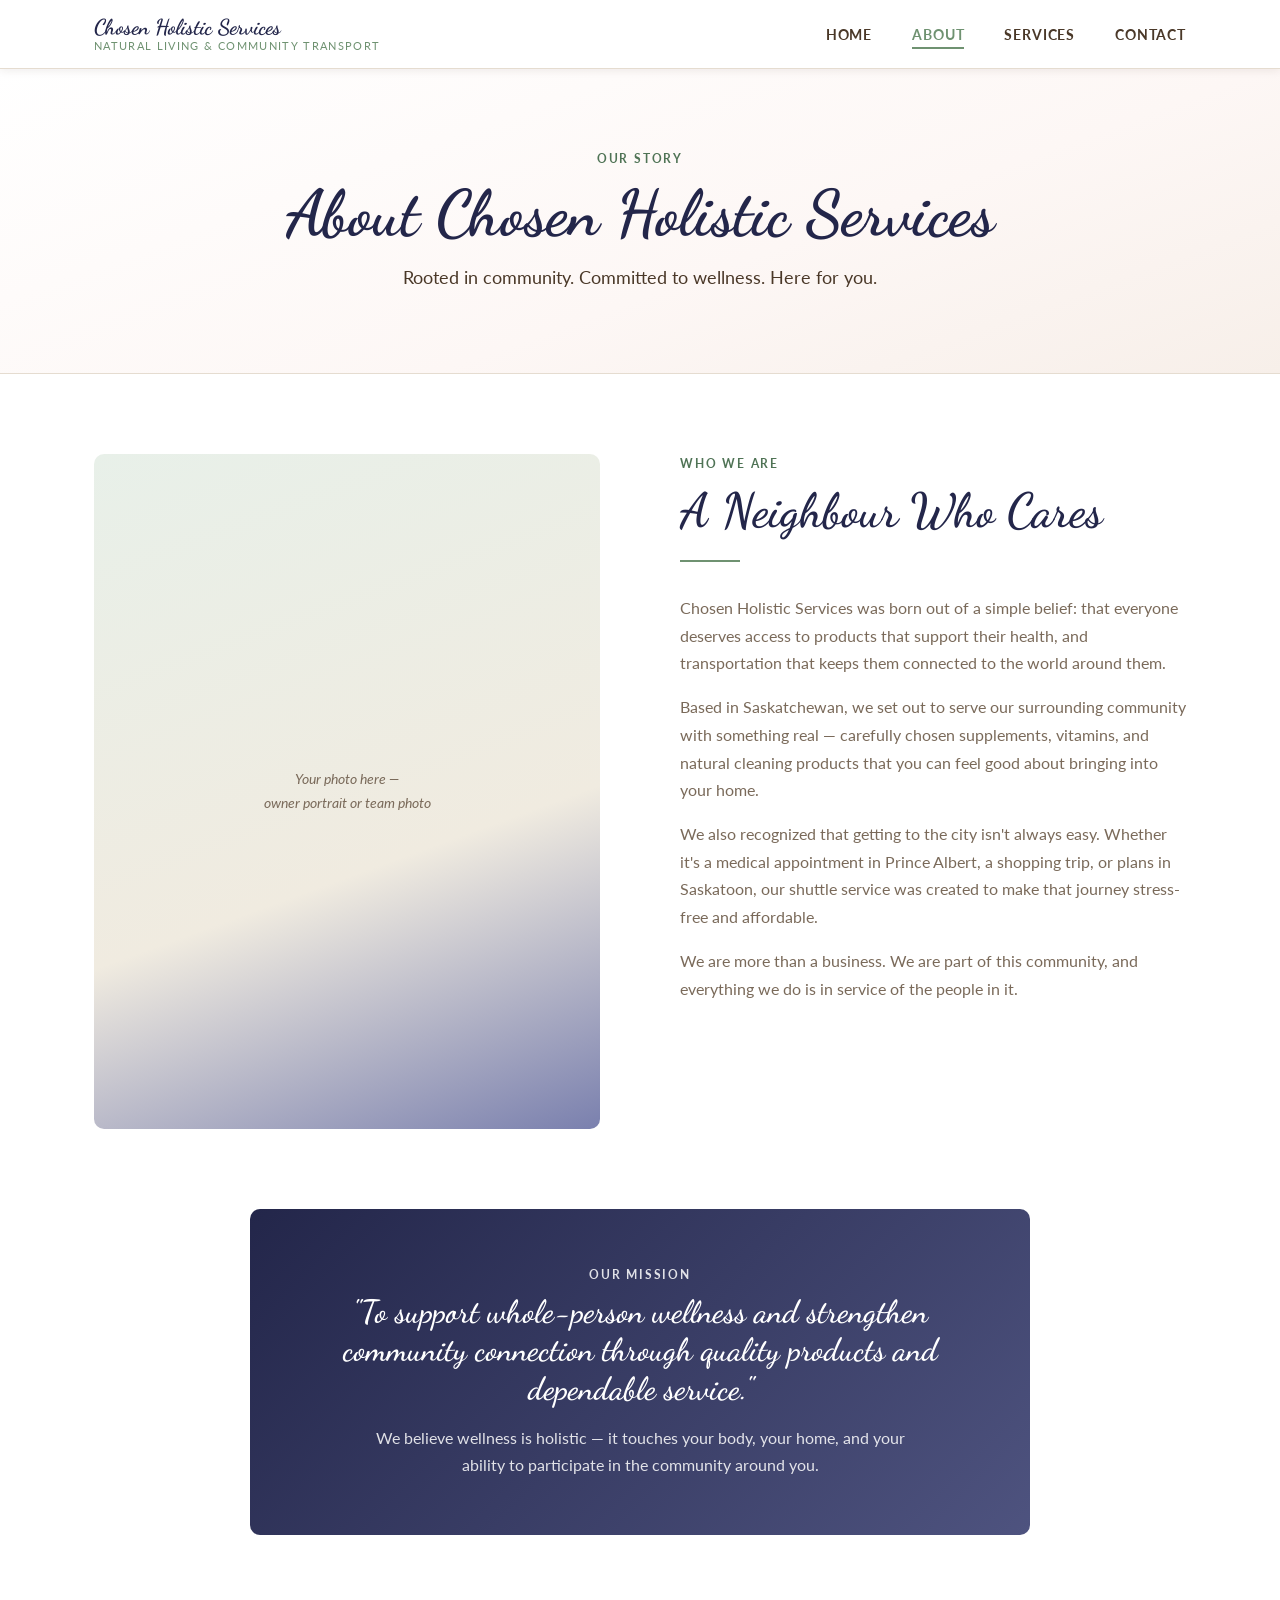
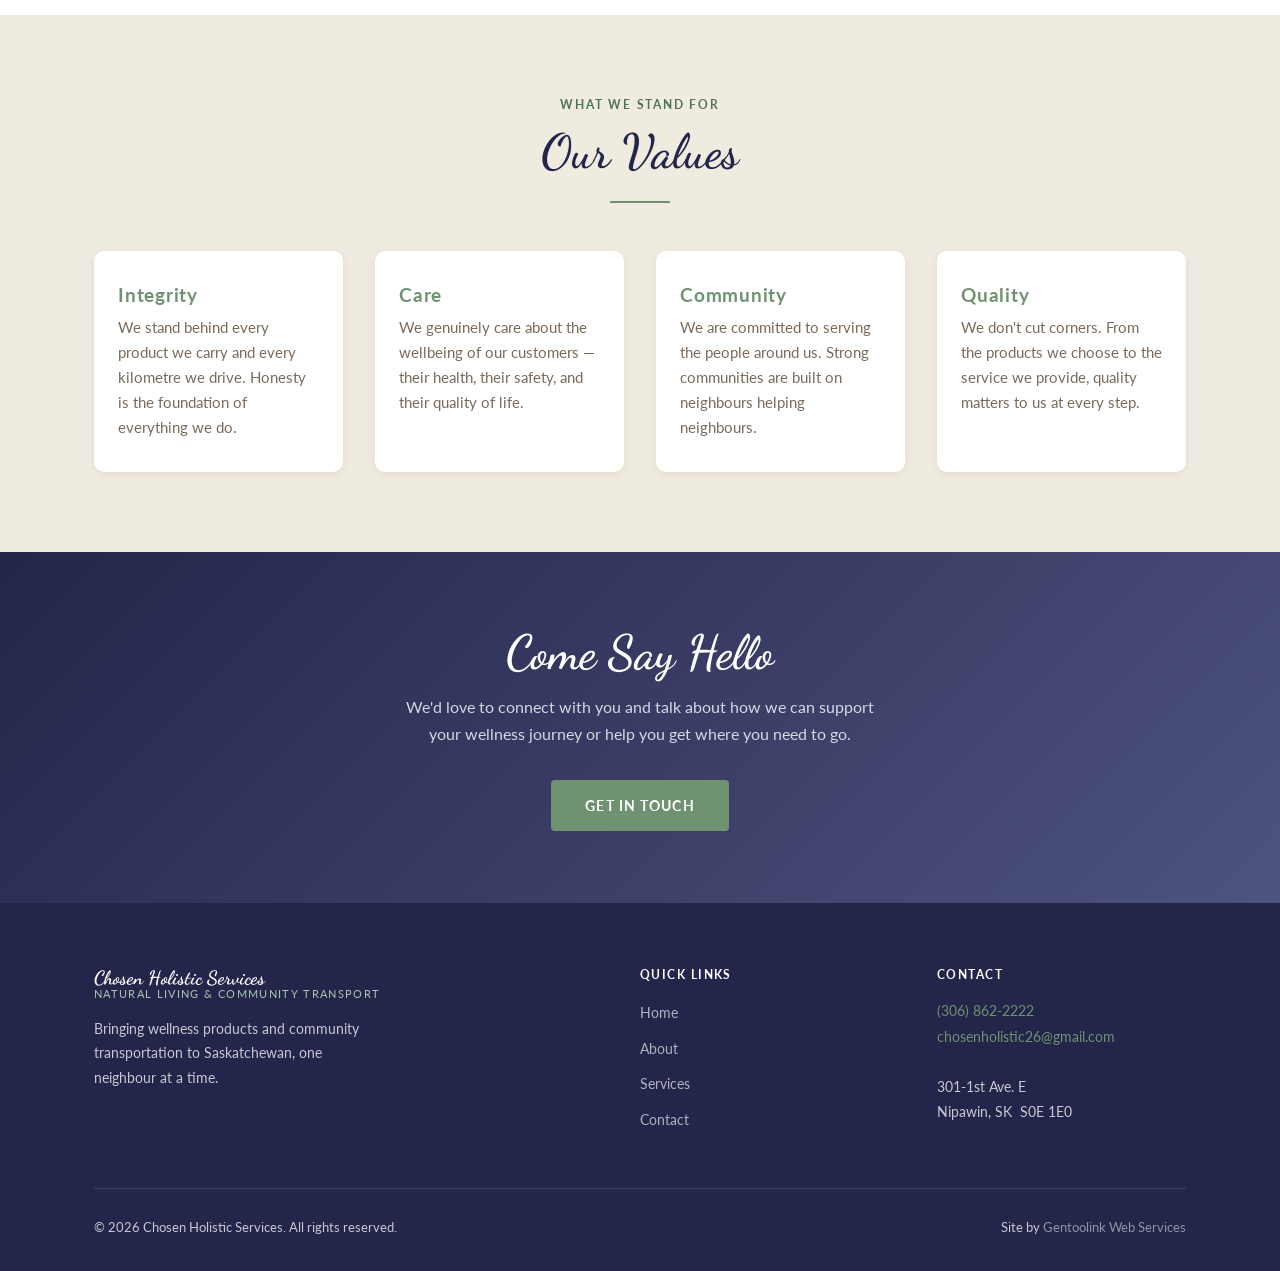
==== about.html @ cd078851 "Add a call button that appears only in the mobile menu Add a tel: link (Call (306) 862-2222, with a " ====
<!DOCTYPE html>
<html lang="en">
<head>
  <meta charset="UTF-8">
  <meta name="viewport" content="width=device-width, initial-scale=1.0">
  <title>About — Chosen Holistic Services</title>
  <meta name="description" content="Learn about Chosen Holistic Services — our story, our mission, and our commitment to natural wellness and community in Saskatchewan.">
  <link rel="stylesheet" href="css/style.css">
</head>
<body>

  <!-- ── Header ── -->
  <header class="site-header">
    <nav class="nav-inner">
      <a href="index.html" class="site-logo">
        <span class="logo-name">Chosen Holistic Services</span>
        <span class="logo-tagline">Natural Living &amp; Community Transport</span>
      </a>
      <div class="site-nav">
        <button class="nav-toggle" aria-label="Toggle menu" onclick="this.nextElementSibling.classList.toggle('open')">
          <span></span><span></span><span></span>
        </button>
        <ul>
          <li><a href="index.html">Home</a></li>
          <li><a href="about.html" class="active">About</a></li>
          <li><a href="services.html">Services</a></li>
          <li><a href="contact.html">Contact</a></li>
          <li class="nav-call">
            <a href="tel:13068622222">
              <svg viewBox="0 0 24 24" fill="none" stroke="currentColor" stroke-width="2" stroke-linecap="round" stroke-linejoin="round" aria-hidden="true"><path d="M22 16.92v3a2 2 0 0 1-2.18 2 19.79 19.79 0 0 1-8.63-3.07 19.5 19.5 0 0 1-6-6 19.79 19.79 0 0 1-3.07-8.67A2 2 0 0 1 4.11 2h3a2 2 0 0 1 2 1.72c.13.96.36 1.9.7 2.81a2 2 0 0 1-.45 2.11L8.09 9.91a16 16 0 0 0 6 6l1.27-1.27a2 2 0 0 1 2.11-.45c.9.34 1.85.57 2.81.7A2 2 0 0 1 22 16.92z"/></svg>
              Call (306) 862-2222
            </a>
          </li>
        </ul>
      </div>
    </nav>
  </header>

  <main>

    <!-- ── Page Hero ── -->
    <section class="page-hero">
      <span class="section-label">Our Story</span>
      <h1>About Chosen Holistic Services</h1>
      <p>Rooted in community. Committed to wellness. Here for you.</p>
    </section>

    <!-- ── Story Section ── -->
    <section class="about-story">
      <div class="container">
        <div class="about-grid">
          <div class="about-image">
            <div class="placeholder-art">
              <!-- Replace with a personal photo of you or your team -->
              <span>Your photo here —<br>owner portrait or team photo</span>
            </div>
          </div>
          <div class="about-text">
            <span class="section-label">Who We Are</span>
            <h2>A Neighbour Who Cares</h2>
            <div class="divider divider-left"></div>
            <p>Chosen Holistic Services was born out of a simple belief: that everyone deserves access to products that support their health, and transportation that keeps them connected to the world around them.</p>
            <p>Based in Saskatchewan, we set out to serve our surrounding community with something real — carefully chosen supplements, vitamins, and natural cleaning products that you can feel good about bringing into your home.</p>
            <p>We also recognized that getting to the city isn't always easy. Whether it's a medical appointment in Prince Albert, a shopping trip, or plans in Saskatoon, our shuttle service was created to make that journey stress-free and affordable.</p>
            <p>We are more than a business. We are part of this community, and everything we do is in service of the people in it.</p>
          </div>
        </div>
      </div>
    </section>

    <!-- ── Mission ── -->
    <section style="background: var(--white); padding: 0 0 5rem;">
      <div class="container">
        <div style="background: linear-gradient(135deg, var(--navy-dark) 0%, var(--navy-mid) 100%); border-radius: var(--radius-lg); padding: 3.5rem; text-align: center; max-width: 780px; margin: 0 auto;">
          <span class="section-label" style="color: rgba(255,255,255,0.85);">Our Mission</span>
          <h2 style="color: #fff; font-size: clamp(1.4rem, 3vw, 2rem); margin-bottom: 1rem;">"To support whole-person wellness and strengthen community connection through quality products and dependable service."</h2>
          <p style="color: rgba(255,255,255,0.85); max-width: 540px; margin: 0 auto;">We believe wellness is holistic — it touches your body, your home, and your ability to participate in the community around you.</p>
        </div>
      </div>
    </section>

    <!-- ── Values ── -->
    <section class="about-values">
      <div class="container">
        <span class="section-label" style="display:block; text-align:center;">What We Stand For</span>
        <h2>Our Values</h2>
        <div class="divider"></div>
        <div class="values-grid">
          <div class="value-card">
            <h4>Integrity</h4>
            <p>We stand behind every product we carry and every kilometre we drive. Honesty is the foundation of everything we do.</p>
          </div>
          <div class="value-card">
            <h4>Care</h4>
            <p>We genuinely care about the wellbeing of our customers — their health, their safety, and their quality of life.</p>
          </div>
          <div class="value-card">
            <h4>Community</h4>
            <p>We are committed to serving the people around us. Strong communities are built on neighbours helping neighbours.</p>
          </div>
          <div class="value-card">
            <h4>Quality</h4>
            <p>We don't cut corners. From the products we choose to the service we provide, quality matters to us at every step.</p>
          </div>
        </div>
      </div>
    </section>

    <!-- ── CTA ── -->
    <section class="cta-strip">
      <div class="container">
        <h2>Come Say Hello</h2>
        <p>We'd love to connect with you and talk about how we can support your wellness journey or help you get where you need to go.</p>
        <a href="contact.html" class="btn btn-warm">Get in Touch</a>
      </div>
    </section>

  </main>

  <!-- ── Footer ── -->
  <footer class="site-footer">
    <div class="container">
      <div class="footer-inner">
        <div class="footer-brand">
          <div class="site-logo">
            <span class="logo-name">Chosen Holistic Services</span>
            <span class="logo-tagline">Natural Living &amp; Community Transport</span>
          </div>
          <p>Bringing wellness products and community transportation to Saskatchewan, one neighbour at a time.</p>
        </div>
        <div class="footer-col">
          <h4>Quick Links</h4>
          <ul>
            <li><a href="index.html">Home</a></li>
            <li><a href="about.html">About</a></li>
            <li><a href="services.html">Services</a></li>
            <li><a href="contact.html">Contact</a></li>
          </ul>
        </div>
        <div class="footer-col">
          <h4>Contact</h4>
          <address>
            <a href="tel:13068622222">(306) 862-2222</a><br>
            <a href="mailto:chosenholistic26@gmail.com">chosenholistic26@gmail.com</a><br>
            <br>
            301-1st Ave. E<br>
            Nipawin, SK &nbsp;S0E 1E0
          </address>
        </div>
      </div>
      <div class="footer-bottom">
        <span>&copy; 2026 Chosen Holistic Services. All rights reserved.</span>
        <span>Site by <a href="https://gentoolinkwebservices.com" target="_blank">Gentoolink Web Services</a></span>
      </div>
    </div>
  </footer>

</body>
</html>
---- css/style.css ----
/* ============================================================
   Chosen Holistic Services — Main Stylesheet
   Inspired by: the Chosen van wrap — navy, sage green, gold crown accents
   ============================================================ */

@import url('https://fonts.googleapis.com/css2?family=Dancing+Script:wght@400;600;700&family=Lato:wght@300;400;700&display=swap');

/* ── Variables ──────────────────────────────────────────── */
:root {
  --cream:        #faf7f2;
  --cream-mid:    #f0ebe0;
  --cream-dark:   #e5dcd0;
  --sage:         #6f9271;
  --sage-light:   #a8c5ae;
  --sage-pale:    #e8f0e9;
  --sage-dark:    #4f7355;
  --gold:         #b8973f;  /* fills only: crown, "Soon" badge. Fails AA as text on cream. */
  --gold-deep:    #7d6029;  /* gold used as TEXT on light grounds — 4.9:1 on --cream-mid */
  --gold-light:   #e0c07a;  /* gold text on navy only (footer, CTA strip) */
  --navy-dark:    #23264a;
  --navy-mid:     #4E537F;
  --navy-light:   #7A80AE;
  --text-body:    #4a3828;
  --text-muted:   #7a6a5a;
  --white:        #ffffff;
  --shadow-sm:    0 2px 8px rgba(61,43,31,0.08);
  --shadow-md:    0 6px 24px rgba(61,43,31,0.12);
  --radius:       4px;
  --radius-lg:    10px;
  --max-width:    1140px;
  --font-script:  'Dancing Script', cursive;
  --font-sans:    'Lato', 'Helvetica Neue', Arial, sans-serif;
}

/* ── Reset & Base ───────────────────────────────────────── */
*, *::before, *::after { box-sizing: border-box; margin: 0; padding: 0; }

html { font-size: 16px; scroll-behavior: smooth; }

body {
  font-family: var(--font-sans);
  font-weight: 400;
  color: var(--text-body);
  background-color: var(--cream);
  line-height: 1.7;
}

img { max-width: 100%; height: auto; display: block; }

a { color: var(--sage); text-decoration: none; transition: color 0.2s; }
a:hover { color: var(--sage-dark); }

ul { list-style: none; }

/* ── Typography ─────────────────────────────────────────── */
h1, h2, h3, h4 {
  color: var(--navy-dark);
  line-height: 1.25;
}

h1 {
  font-family: var(--font-script);
  font-size: clamp(2.6rem, 6vw, 4rem);
  font-weight: 700;
  line-height: 1.15;
}

h2 {
  font-family: var(--font-script);
  font-size: clamp(2rem, 4vw, 3rem);
  font-weight: 600;
  line-height: 1.2;
}

h3 {
  font-family: var(--font-script);
  font-size: clamp(1.2rem, 2.5vw, 1.55rem);
  font-weight: 600;
}

h4 {
  font-family: var(--font-sans);
  font-size: 1rem;
  font-weight: 700;
  letter-spacing: 0.04em;
}

p { margin-bottom: 1rem; }
p:last-child { margin-bottom: 0; }

em { font-style: italic; color: var(--gold); }

.section-label {
  font-family: var(--font-sans);
  font-size: 0.75rem;
  font-weight: 700;
  letter-spacing: 0.15em;
  text-transform: uppercase;
  color: var(--sage-dark);  /* not --sage: it fails AA (3.3:1) on the light grounds these sit on */
  display: block;
  margin-bottom: 0.5rem;
}

/* ── Layout ─────────────────────────────────────────────── */
.container {
  max-width: var(--max-width);
  margin: 0 auto;
  padding: 0 1.5rem;
}

section { padding: 5rem 0; }

.text-center { text-align: center; }

.divider {
  width: 60px;
  height: 2px;
  background: var(--sage);
  margin: 1.25rem auto 2rem;
}

.divider-left {
  margin-left: 0;
  margin-right: auto;
}

/* ── Buttons ────────────────────────────────────────────── */
.btn {
  display: inline-block;
  padding: 0.75rem 2rem;
  font-family: var(--font-sans);
  font-size: 0.875rem;
  font-weight: 700;
  letter-spacing: 0.08em;
  text-transform: uppercase;
  border-radius: var(--radius);
  transition: all 0.25s ease;
  cursor: pointer;
  border: 2px solid transparent;
}

.btn-primary {
  background: var(--sage);
  color: var(--white);
  border-color: var(--sage);
}
.btn-primary:hover {
  background: var(--navy-dark);
  border-color: var(--navy-dark);
  color: var(--white);
}

.btn-outline {
  background: transparent;
  color: var(--sage);
  border-color: var(--sage);
}
.btn-outline:hover {
  background: var(--sage);
  color: var(--white);
}

.btn-warm {
  background: var(--sage);
  color: var(--white);
  border-color: var(--sage);
}
.btn-warm:hover {
  background: var(--navy-dark);
  border-color: var(--navy-dark);
  color: var(--white);
}

/* ── Header & Navigation ────────────────────────────────── */
.site-header {
  position: sticky;
  top: 0;
  z-index: 100;
  background: var(--white);
  border-bottom: 1px solid var(--cream-dark);
  box-shadow: var(--shadow-sm);
}

.nav-inner {
  display: flex;
  align-items: center;
  justify-content: space-between;
  padding: 1rem 1.5rem;
  max-width: var(--max-width);
  margin: 0 auto;
}

.site-logo {
  display: flex;
  flex-direction: column;
  line-height: 1.1;
}

.logo-name {
  font-family: var(--font-script);
  font-size: 1.35rem;
  font-weight: 700;
  color: var(--navy-dark);
}

.logo-tagline {
  font-size: 0.7rem;
  letter-spacing: 0.12em;
  text-transform: uppercase;
  color: var(--sage);
  font-weight: 400;
}

.site-nav ul {
  display: flex;
  gap: 2.5rem;
  align-items: center;
}

.site-nav a {
  font-family: var(--font-sans);
  font-size: 0.875rem;
  font-weight: 700;
  letter-spacing: 0.06em;
  text-transform: uppercase;
  color: var(--text-body);
  padding-bottom: 0.2rem;
  border-bottom: 2px solid transparent;
  transition: all 0.2s;
}

.site-nav a:hover,
.site-nav a.active {
  color: var(--sage);
  border-bottom-color: var(--sage);
}

/* Hamburger (mobile) */
.nav-toggle {
  display: none;
  flex-direction: column;
  gap: 5px;
  cursor: pointer;
  padding: 4px;
}

/* Call button lives in the nav list but only appears in the mobile menu */
.nav-call { display: none; }
.nav-toggle span {
  display: block;
  width: 24px;
  height: 2px;
  background: var(--navy-dark);
  transition: all 0.3s;
}

/* ── Page Hero Banner (interior pages) ──────────────────────
   Matches the light .hero-van ground so all four page tops read the same. */
.page-hero {
  background: linear-gradient(160deg, #ffffff 0%, #fdf7f5 60%, #f7efe9 100%);
  padding: 5rem 1.5rem;
  text-align: center;
  border-bottom: 1px solid var(--cream-dark);
}

.page-hero h1 { color: var(--navy-dark); margin-bottom: 0.75rem; }
.page-hero p  { color: var(--text-body); font-size: 1.1rem; max-width: 560px; margin: 0 auto; }

/* ── Home Hero ──────────────────────────────────────────── */
.hero {
  position: relative;
  min-height: 88vh;
  display: flex;
  align-items: center;
  overflow: hidden;
  background:
    linear-gradient(to bottom right,
      rgba(111,146,113,0.82) 0%,
      rgba(168,197,174,0.60) 50%,
      rgba(35,38,74,0.75) 100%),
    url('../images/hero-bg.jpg') center/cover no-repeat;
  background-color: var(--sage);
}

.hero-content {
  position: relative;
  z-index: 2;
  max-width: 680px;
  padding: 0 1.5rem;
  margin-left: max(1.5rem, calc((100vw - var(--max-width)) / 2 + 1.5rem));
}


.hero-content h1 {
  color: var(--navy-dark);
  margin-bottom: 1.25rem;
  font-size: clamp(2.4rem, 6vw, 4rem);
}

.hero-content h1 em { color: var(--gold-deep); }

.hero-tagline {
  display: block;
  font-family: var(--font-script);
  font-size: 1.5rem;
  color: var(--gold-deep);
  margin-bottom: 1.25rem;
}

.hero-content p {
  color: var(--text-body);
  font-size: 1.15rem;
  max-width: 520px;
  margin-bottom: 2rem;
}

.hero-buttons { display: flex; gap: 1rem; flex-wrap: wrap; }

/* ── Home Hero — van-wrap treatment ─────────────────────────
   Light "clean look" ground (client reference: willowcottagequiltco.com).
   Navy survives as an accent — icon circles, buttons, CTA strip, footer —
   rather than as a slab behind the headline. */
.hero-van {
  background: linear-gradient(160deg, #ffffff 0%, #fdf7f5 60%, #f7efe9 100%);
  background-color: var(--white);
}

.hero-swoosh {
  position: absolute;
  left: 0;
  right: 0;
  top: 38%;
  width: 100%;
  height: 220px;
  pointer-events: none;
  z-index: 1;
  opacity: 0.30;   /* sage strokes read much harder on white than on navy */
}

.hero-wordmark-lockup {
  display: flex;
  flex-direction: column;
  align-items: center;
  margin-bottom: 1.5rem;
}

.hero-crown {
  display: block;
  width: 40px;
  height: auto;
  margin: 0 0 0.85rem;
  filter: drop-shadow(0 1px 2px rgba(35,38,74,0.18));
}

.hero-wordmark {
  font-family: var(--font-script);
  font-weight: 700;
  font-size: clamp(3rem, 9vw, 5.5rem);
  line-height: 1;
  color: var(--navy-dark);
  margin: 0;
}

.hero-wordmark-underline {
  width: 100%;
  max-width: 340px;
  height: 14px;
  margin-top: 0.3rem;
}

/* Van photo (background-removed cutout of the real wrapped van), shown as a real
   photograph rather than the ghost it had to be on navy. The van is mostly white,
   so on a light ground it can't be faded — at low opacity it dissolves into a
   floating navy skirt. Full opacity + a soft shadow instead. Its own white
   "Chosen" script now reads as vehicle signage rather than a second page logo,
   so it no longer fights .hero-wordmark-lockup. Wheels tuck behind .hero-wave. */
.hero-van-photo-wrap {
  position: absolute;
  right: -2%;
  bottom: 26px;                     /* sinks the wheels into the wave crest */
  width: clamp(420px, 46vw, 700px);
  z-index: 1;
  line-height: 0;
  pointer-events: none;
}

.hero-van-photo {
  display: block;
  width: 100%;
  height: auto;
  filter: saturate(0.9) drop-shadow(0 14px 18px rgba(35,38,74,0.16));
  /* Only the outer 10% of the nose softens. The van faces left, into the copy,
     so this fade runs to the left — do not flip it without flipping the photo. */
  -webkit-mask-image: linear-gradient(to left, #000 90%, transparent 100%);
  mask-image: linear-gradient(to left, #000 90%, transparent 100%);
}

@media (max-width: 1150px) {
  .hero-van-photo-wrap { display: none; }
}

/* Circle icon submenu — replaces the hero CTA buttons, echoes the van's icon row */
.icon-submenu-grid {
  display: flex;
  flex-wrap: wrap;
  gap: 1.8rem 1.8rem;
  margin-top: 0.5rem;
}

.icon-submenu-item {
  display: flex;
  flex-direction: column;
  align-items: center;
  text-align: center;
  text-decoration: none;
  width: 110px;
  position: relative;
}

.icon-circle {
  width: 72px;
  height: 72px;
  border-radius: 50%;
  display: flex;
  align-items: center;
  justify-content: center;
  margin-bottom: 0.65rem;
  transition: transform 0.2s ease, box-shadow 0.2s ease;
  box-shadow: var(--shadow-sm);
  border: 2px solid rgba(35,38,74,0.10);
}

.icon-submenu-item:not(.disabled):hover .icon-circle {
  transform: translateY(-4px);
  box-shadow: var(--shadow-md);
}

.icon-circle.bg-navy { background: var(--navy-mid); }
.icon-circle.bg-sage { background: var(--sage); }

.icon-circle svg { width: 31px; height: 31px; }

.icon-label {
  font-family: var(--font-sans);
  font-size: 0.82rem;
  font-weight: 700;
  letter-spacing: 0.03em;
  text-transform: uppercase;
  color: var(--navy-dark);
  line-height: 1.3;
}

.icon-submenu-item.disabled {
  cursor: default;
  opacity: 0.5;
}

.icon-submenu-item.disabled .icon-circle {
  filter: grayscale(40%);
}

.coming-soon {
  position: absolute;
  top: -4px;
  right: 4px;
  background: var(--gold);
  color: #fff;
  font-size: 0.5rem;
  font-weight: 700;
  letter-spacing: 0.03em;
  text-transform: uppercase;
  padding: 2px 6px;
  border-radius: 999px;
  white-space: nowrap;
}

/* ── Welcome Section ────────────────────────────────────── */
.welcome-section {
  background: var(--white);
  padding: 5rem 0;
}

.welcome-grid {
  display: grid;
  grid-template-columns: 1fr 1fr;
  gap: 5rem;
  align-items: center;
}

.welcome-image {
  background: var(--cream-mid);
  border-radius: var(--radius-lg);
  aspect-ratio: 4/3;
  display: flex;
  align-items: center;
  justify-content: center;
  overflow: hidden;
  position: relative;
}

.welcome-image .placeholder-art {
  width: 100%;
  height: 100%;
  background: linear-gradient(135deg, var(--sage-pale) 0%, var(--cream-dark) 50%, var(--navy-light) 100%);
  display: flex;
  align-items: center;
  justify-content: center;
}

.welcome-image .placeholder-art span {
  font-family: var(--font-sans);
  font-size: 0.9rem;
  color: var(--text-muted);
  text-align: center;
  padding: 1rem;
  font-style: italic;
}

.welcome-text h2 { margin-bottom: 0.5rem; }
.welcome-text p { color: var(--text-muted); font-size: 1.05rem; }

/* ── Offerings Cards ────────────────────────────────────── */
.offerings-section {
  background: var(--cream-mid);
}

.offerings-section h2,
.offerings-section > .container > p {
  text-align: center;
}

.offerings-section > .container > p {
  color: var(--text-muted);
  max-width: 560px;
  margin: 0.5rem auto 0;
}

.card-grid {
  display: grid;
  grid-template-columns: repeat(auto-fit, minmax(300px, 1fr));
  gap: 2rem;
  margin-top: 3rem;
}

.card {
  background: var(--white);
  border-radius: var(--radius-lg);
  padding: 2.5rem 2rem;
  box-shadow: var(--shadow-sm);
  transition: transform 0.25s ease, box-shadow 0.25s ease;
  border-top: 4px solid var(--sage);
}

.card:hover {
  transform: translateY(-4px);
  box-shadow: var(--shadow-md);
}

.card.card-warm { border-top-color: var(--navy-mid); }

.card-icon {
  width: 52px;
  height: 52px;
  border-radius: 50%;
  background: var(--sage-pale);
  margin-bottom: 1.25rem;
  display: flex;
  align-items: center;
  justify-content: center;
}

.card.card-warm .card-icon { background: #eceef5; }

.card-icon svg { width: 26px; height: 26px; }

.card h3 { margin-bottom: 0.75rem; font-size: 1.4rem; }

.card p { color: var(--text-muted); margin-bottom: 1.5rem; font-size: 0.95rem; }

.card a { font-size: 0.85rem; font-weight: 700; letter-spacing: 0.05em; text-transform: uppercase; }
.card a:hover { color: var(--sage-dark); }

/* ── Why Us Section ─────────────────────────────────────── */
.why-section { background: var(--white); }
.why-section h2 { text-align: center; }

.pillars-grid {
  display: grid;
  grid-template-columns: repeat(auto-fit, minmax(200px, 1fr));
  gap: 2.5rem;
  margin-top: 3rem;
}

.pillar {
  text-align: center;
  padding: 1.5rem 1rem;
}

.pillar-line {
  width: 40px;
  height: 3px;
  background: var(--sage);
  margin: 0 auto 1.25rem;
  border-radius: 2px;
}

.pillar h4 { margin-bottom: 0.5rem; }
.pillar p  { font-size: 0.9rem; color: var(--text-muted); }

/* ── CTA Strip ──────────────────────────────────────────── */
.cta-strip {
  background: linear-gradient(135deg, var(--navy-dark) 0%, var(--navy-mid) 100%);
  padding: 4.5rem 0;
  text-align: center;
}

.cta-strip h2  { color: var(--white); margin-bottom: 0.75rem; }
.cta-strip p   { color: rgba(255,255,255,0.8); max-width: 480px; margin: 0 auto 2rem; }

.owner-note { background: var(--cream-mid); padding: 4.5rem 0; }

.owner-note-box {
  max-width: 620px;
  margin: 0 auto;
  text-align: center;
}

.owner-note-box p { color: var(--text-body); font-size: 1.05rem; }
.owner-note-box p em { color: var(--navy-dark); font-style: italic; }

.owner-note-signature {
  display: block;
  font-family: var(--font-script);
  font-size: 1.75rem;
  color: var(--navy-dark);
  margin-top: 1rem;
}

/* ── About Page ─────────────────────────────────────────── */
.about-story { background: var(--white); }

.about-grid {
  display: grid;
  grid-template-columns: 1fr 1fr;
  gap: 5rem;
  align-items: start;
}

.about-image {
  background: var(--cream-mid);
  border-radius: var(--radius-lg);
  aspect-ratio: 3/4;
  overflow: hidden;
}

.about-image .placeholder-art {
  width: 100%;
  height: 100%;
  background: linear-gradient(160deg, var(--sage-pale) 0%, var(--cream-mid) 60%, var(--navy-light) 100%);
  display: flex;
  align-items: center;
  justify-content: center;
}

.about-image .placeholder-art span {
  font-family: var(--font-sans);
  color: var(--text-muted);
  font-style: italic;
  font-size: 0.9rem;
  text-align: center;
  padding: 1.5rem;
}

.about-text h2 { margin-bottom: 0.5rem; }
.about-text p  { color: var(--text-muted); font-size: 1.02rem; }

.about-values { background: var(--cream-mid); }
.about-values h2 { text-align: center; }

.values-grid {
  display: grid;
  grid-template-columns: repeat(auto-fit, minmax(220px, 1fr));
  gap: 2rem;
  margin-top: 3rem;
}

.value-card {
  background: var(--white);
  border-radius: var(--radius-lg);
  padding: 2rem 1.5rem;
  box-shadow: var(--shadow-sm);
}

.value-card h4 {
  color: var(--sage);
  font-family: var(--font-sans);
  margin-bottom: 0.5rem;
  font-size: 1.2rem;
}

.value-card p { font-size: 0.92rem; color: var(--text-muted); }

/* ── Services Page ──────────────────────────────────────── */
.services-intro { background: var(--white); padding: 4rem 0 2rem; }
.services-intro .container { text-align: center; }
.services-intro p { max-width: 580px; margin: 0 auto; color: var(--text-muted); }

.products-section { background: var(--cream-mid); }
.products-section h2 { margin-bottom: 0.25rem; }
.products-section > .container > p { color: var(--text-muted); margin-bottom: 3rem; }

.product-grid {
  display: grid;
  grid-template-columns: repeat(auto-fit, minmax(260px, 1fr));
  gap: 1.75rem;
}

.product-card {
  background: var(--white);
  border-radius: var(--radius-lg);
  padding: 2rem 1.75rem;
  box-shadow: var(--shadow-sm);
  border-left: 4px solid var(--sage);
  transition: transform 0.2s, box-shadow 0.2s;
}

.product-card:hover {
  transform: translateY(-3px);
  box-shadow: var(--shadow-md);
}

.product-card h3 { font-size: 1.25rem; margin-bottom: 0.5rem; }
.product-card p  { font-size: 0.9rem; color: var(--text-muted); }

.shuttle-section { background: var(--white); }

/* Vehicle showcase panel — the transparent van cutout on a soft sage panel */
.shuttle-vehicle {
  margin: 0 0 3.5rem;
  padding: 2rem 2rem 1.25rem;
  background: linear-gradient(160deg, var(--sage-pale) 0%, var(--cream) 100%);
  border: 1px solid var(--sage-light);
  border-radius: var(--radius-lg);
  text-align: center;
}
.shuttle-vehicle img {
  display: block;
  width: 100%;
  max-width: 680px;
  height: auto;
  margin: 0 auto;
  filter: drop-shadow(0 14px 18px rgba(35,38,74,0.16));
}
.shuttle-vehicle figcaption {
  margin-top: 1rem;
  font-size: 0.85rem;
  font-style: italic;
  color: var(--text-muted);
}

.shuttle-layout {
  display: grid;
  grid-template-columns: 1fr 1fr;
  gap: 4rem;
  align-items: start;
}

.shuttle-info h2 { margin-bottom: 0.5rem; }
.shuttle-info p  { color: var(--text-muted); margin-bottom: 1.5rem; }

.route-list { margin: 1.5rem 0 2rem; }

.route-item {
  display: flex;
  align-items: flex-start;
  gap: 0.75rem;
  padding: 1rem 0;
  border-bottom: 1px solid var(--cream-dark);
}

.route-item:first-child { border-top: 1px solid var(--cream-dark); }

.route-dot {
  width: 10px;
  height: 10px;
  border-radius: 50%;
  background: var(--sage);
  margin-top: 0.4rem;
  flex-shrink: 0;
}

.route-item strong { display: block; color: var(--navy-dark); font-size: 0.95rem; margin-bottom: 0.2rem; }
.route-item span   { font-size: 0.875rem; color: var(--text-muted); }

.shuttle-highlight {
  background: var(--sage-pale);
  border-radius: var(--radius-lg);
  padding: 2.5rem 2rem;
  border: 1px solid var(--sage-light);
}

.shuttle-highlight h3 { color: var(--sage); margin-bottom: 1rem; }
.shuttle-highlight p  { font-size: 0.95rem; color: var(--text-muted); }
.shuttle-highlight ul { margin: 1rem 0; }
.shuttle-highlight li {
  font-size: 0.9rem;
  color: var(--text-body);
  padding: 0.35rem 0;
  padding-left: 1.25rem;
  position: relative;
}
.shuttle-highlight li::before {
  content: '';
  position: absolute;
  left: 0;
  top: 0.75rem;
  width: 6px;
  height: 6px;
  border-radius: 50%;
  background: var(--sage);
}

/* ── Glass & Handi-Man ──────────────────────────────────── */
.handyman-section { background: var(--white); }

.handyman-layout {
  display: grid;
  grid-template-columns: 1fr 1fr;
  gap: 4rem;
  align-items: start;
}

.handyman-info h2 { margin-bottom: 0.5rem; }
.handyman-info p  { color: var(--text-muted); margin-bottom: 1.5rem; }

/* Service cards pulled out of the two-column layout to span the full width.
   Tighter min than the base .product-grid so all four fit on one row on
   desktop (they're short cards), still wrapping on tablet/mobile. */
.handyman-services {
  margin-top: 3rem;
  grid-template-columns: repeat(auto-fit, minmax(220px, 1fr));
}
.handyman-cta { margin: 2rem 0 3.5rem; }

.handyman-highlight {
  background: var(--cream-mid);
  border-radius: var(--radius-lg);
  padding: 2.5rem 2rem;
  border-top: 4px solid var(--navy-mid);
}

.handyman-highlight h3 { color: var(--navy-dark); margin-bottom: 0; }
.handyman-highlight p  { font-size: 0.95rem; color: var(--text-muted); }

.handyman-highlight-header {
  display: flex;
  align-items: center;
  gap: 1rem;
  margin-bottom: 1.25rem;
}

.handyman-highlight-header img {
  width: 104px;
  height: 104px;
  border-radius: 50%;
  object-fit: cover;
  object-position: center;
  box-shadow: var(--shadow-sm);
  border: 2px solid var(--white);
}

.handyman-gallery {
  display: grid;
  grid-template-columns: repeat(auto-fit, minmax(240px, 1fr));
  gap: 1.5rem;
  margin-top: 3.5rem;
}

.gallery-item {
  border-radius: var(--radius-lg);
  overflow: hidden;
  box-shadow: var(--shadow-sm);
  background: var(--cream-mid);
  transition: transform 0.25s ease, box-shadow 0.25s ease;
}

.gallery-item:hover {
  transform: translateY(-4px);
  box-shadow: var(--shadow-md);
}

.gallery-item img {
  width: 100%;
  aspect-ratio: 4/3;
  object-fit: cover;
  display: block;
}

.gallery-item span {
  display: block;
  padding: 0.85rem 1rem;
  font-size: 0.85rem;
  font-weight: 700;
  letter-spacing: 0.02em;
  color: var(--navy-dark);
}

/* ── Contact Page ───────────────────────────────────────── */
.contact-section { background: var(--white); }

.contact-layout {
  display: grid;
  grid-template-columns: 1fr 1fr;
  gap: 5rem;
  align-items: start;
}

.contact-info h2 { margin-bottom: 0.5rem; }
.contact-info p  { color: var(--text-muted); margin-bottom: 2rem; }

.info-item {
  display: flex;
  gap: 1rem;
  margin-bottom: 1.75rem;
  align-items: flex-start;
}

.info-icon {
  width: 42px;
  height: 42px;
  background: var(--sage-pale);
  border-radius: 50%;
  flex-shrink: 0;
  display: flex;
  align-items: center;
  justify-content: center;
}

.info-icon svg { width: 20px; height: 20px; }

.info-text strong { display: block; color: var(--navy-dark); font-size: 0.9rem; margin-bottom: 0.15rem; }
.info-text span   { font-size: 0.9rem; color: var(--text-muted); }

.service-area-note {
  background: var(--cream-mid);
  border-radius: var(--radius);
  padding: 1rem 1.25rem;
  font-size: 0.875rem;
  color: var(--text-muted);
  border-left: 3px solid var(--sage);
  margin-top: 2rem;
}

/* Contact Form */
.contact-form-wrap {
  background: var(--cream);
  border-radius: var(--radius-lg);
  padding: 2.5rem 2rem;
  box-shadow: var(--shadow-sm);
}

.contact-form-wrap h3 { margin-bottom: 1.5rem; font-size: 1.35rem; }

.form-group { margin-bottom: 1.25rem; }

.form-group label {
  display: block;
  font-size: 0.8rem;
  font-weight: 700;
  letter-spacing: 0.06em;
  text-transform: uppercase;
  color: var(--navy-mid);
  margin-bottom: 0.4rem;
}

.form-group input,
.form-group select,
.form-group textarea {
  width: 100%;
  padding: 0.7rem 1rem;
  border: 1.5px solid var(--cream-dark);
  border-radius: var(--radius);
  font-family: var(--font-sans);
  font-size: 0.95rem;
  color: var(--text-body);
  background: var(--white);
  transition: border-color 0.2s;
  outline: none;
}

.form-group input:focus,
.form-group select:focus,
.form-group textarea:focus {
  border-color: var(--sage);
}

.form-group textarea { min-height: 120px; resize: vertical; }

.form-row {
  display: grid;
  grid-template-columns: 1fr 1fr;
  gap: 1rem;
}

/* ── Footer ─────────────────────────────────────────────── */
.site-footer {
  background: var(--navy-dark);
  color: rgba(255,255,255,0.75);
  padding: 4rem 0 2rem;
}

.footer-inner {
  display: grid;
  grid-template-columns: 2fr 1fr 1fr;
  gap: 3rem;
  padding-bottom: 3rem;
  border-bottom: 1px solid rgba(255,255,255,0.12);
}

.footer-brand .logo-name  { color: var(--white); font-size: 1.2rem; }
.footer-brand .logo-tagline { color: var(--sage-light); }
.footer-brand p { font-size: 0.9rem; margin-top: 1rem; max-width: 280px; }

.footer-col h4 {
  color: var(--white);
  font-family: var(--font-sans);
  font-size: 0.75rem;
  font-weight: 700;
  letter-spacing: 0.12em;
  text-transform: uppercase;
  margin-bottom: 1rem;
}

.footer-col ul li { margin-bottom: 0.5rem; }
.footer-col ul a {
  font-size: 0.9rem;
  color: rgba(255,255,255,0.65);
  transition: color 0.2s;
}
.footer-col ul a:hover { color: var(--sage-light); }

.footer-col address {
  font-style: normal;
  font-size: 0.875rem;
  line-height: 1.8;
}

.footer-bottom {
  padding-top: 1.75rem;
  display: flex;
  justify-content: space-between;
  align-items: center;
  font-size: 0.8rem;
}

.footer-bottom a { color: rgba(255,255,255,0.5); }
.footer-bottom a:hover { color: var(--sage-light); }

/* ── Animated SVG ───────────────────────────────────────── */
@keyframes wave-flow {
  0%   { transform: translateX(0); }
  100% { transform: translateX(-50%); }
}

@keyframes float-gentle {
  0%, 100% { transform: translateY(0px) rotate(0deg); }
  35%       { transform: translateY(-18px) rotate(3deg); }
  70%       { transform: translateY(-8px) rotate(-2deg); }
}

@keyframes petal-sway {
  0%, 100% { transform: rotate(0deg) scale(1); }
  50%       { transform: rotate(4deg) scale(1.03); }
}

.hero-wave {
  position: absolute;
  bottom: -2px;
  left: 0;
  right: 0;
  overflow: hidden;
  line-height: 0;
  pointer-events: none;
  z-index: 3;              /* paints over .hero-van-photo-wrap, hiding the wheels */
}

.hero-wave svg {
  display: block;
  width: 200%;
  animation: wave-flow 16s linear infinite;
}

.hero-botanical {
  position: absolute;
  top: 5%;
  right: 3%;
  width: min(260px, 28vw);
  pointer-events: none;
  animation: float-gentle 10s ease-in-out infinite;
  transform-origin: center bottom;
}

/* ── Responsive ─────────────────────────────────────────── */
@media (max-width: 900px) {
  .welcome-grid,
  .about-grid,
  .shuttle-layout,
  .handyman-layout,
  .contact-layout { grid-template-columns: 1fr; gap: 2.5rem; }

  .footer-inner { grid-template-columns: 1fr 1fr; }
  .footer-brand { grid-column: 1 / -1; }

  .hero-content { margin-left: 1.5rem; }
}

@media (max-width: 640px) {
  section { padding: 3.5rem 0; }

  .site-nav ul { display: none; flex-direction: column; gap: 0; }
  .site-nav ul.open {
    display: flex;
    position: absolute;
    top: 100%;
    left: 0;
    right: 0;
    background: linear-gradient(160deg, var(--navy-dark) 0%, var(--navy-mid) 100%);
    border-top: 3px solid var(--sage);
    padding: 0.5rem 0;
    box-shadow: var(--shadow-md);
  }
  .site-nav ul.open li { border-bottom: 1px solid rgba(255,255,255,0.14); }
  .site-nav ul.open li:last-child { border-bottom: none; }
  .site-nav ul.open a {
    display: block;
    padding: 0.85rem 1.5rem;
    color: rgba(255,255,255,0.88);
    border-bottom: none;
    border-left: 3px solid transparent;
  }
  .site-nav ul.open a:hover,
  .site-nav ul.open a.active {
    color: var(--white);
    background: rgba(255,255,255,0.08);
    border-left-color: var(--sage);
  }
  .nav-toggle { display: flex; }
  .nav-toggle:hover span { background: var(--sage); }

  /* Call button — only visible inside the open mobile menu */
  .site-nav ul.open .nav-call { display: block; border-bottom: none; }
  .site-nav ul.open .nav-call a {
    display: flex;
    align-items: center;
    justify-content: center;
    gap: 0.5rem;
    margin: 0.65rem 1.25rem 0.35rem;
    padding: 0.85rem 1rem;
    background: var(--sage);
    color: var(--white);
    border-radius: var(--radius);
    border-left: none;
  }
  .site-nav ul.open .nav-call a:hover {
    background: var(--sage-dark);
    color: var(--white);
    border-left-color: transparent;
  }
  .nav-call svg { width: 18px; height: 18px; flex-shrink: 0; }

  .hero { min-height: 70vh; }
  .hero-content { text-align: center; margin-left: auto; margin-right: auto; }
  .hero-content p { margin-left: auto; margin-right: auto; }
  .hero-buttons { flex-direction: column; }
  .btn { width: 100%; text-align: center; }
  .icon-submenu-grid { justify-content: center; }

  .form-row { grid-template-columns: 1fr; }
  .footer-inner { grid-template-columns: 1fr; }
  .footer-bottom { flex-direction: column; gap: 0.5rem; text-align: center; }
}
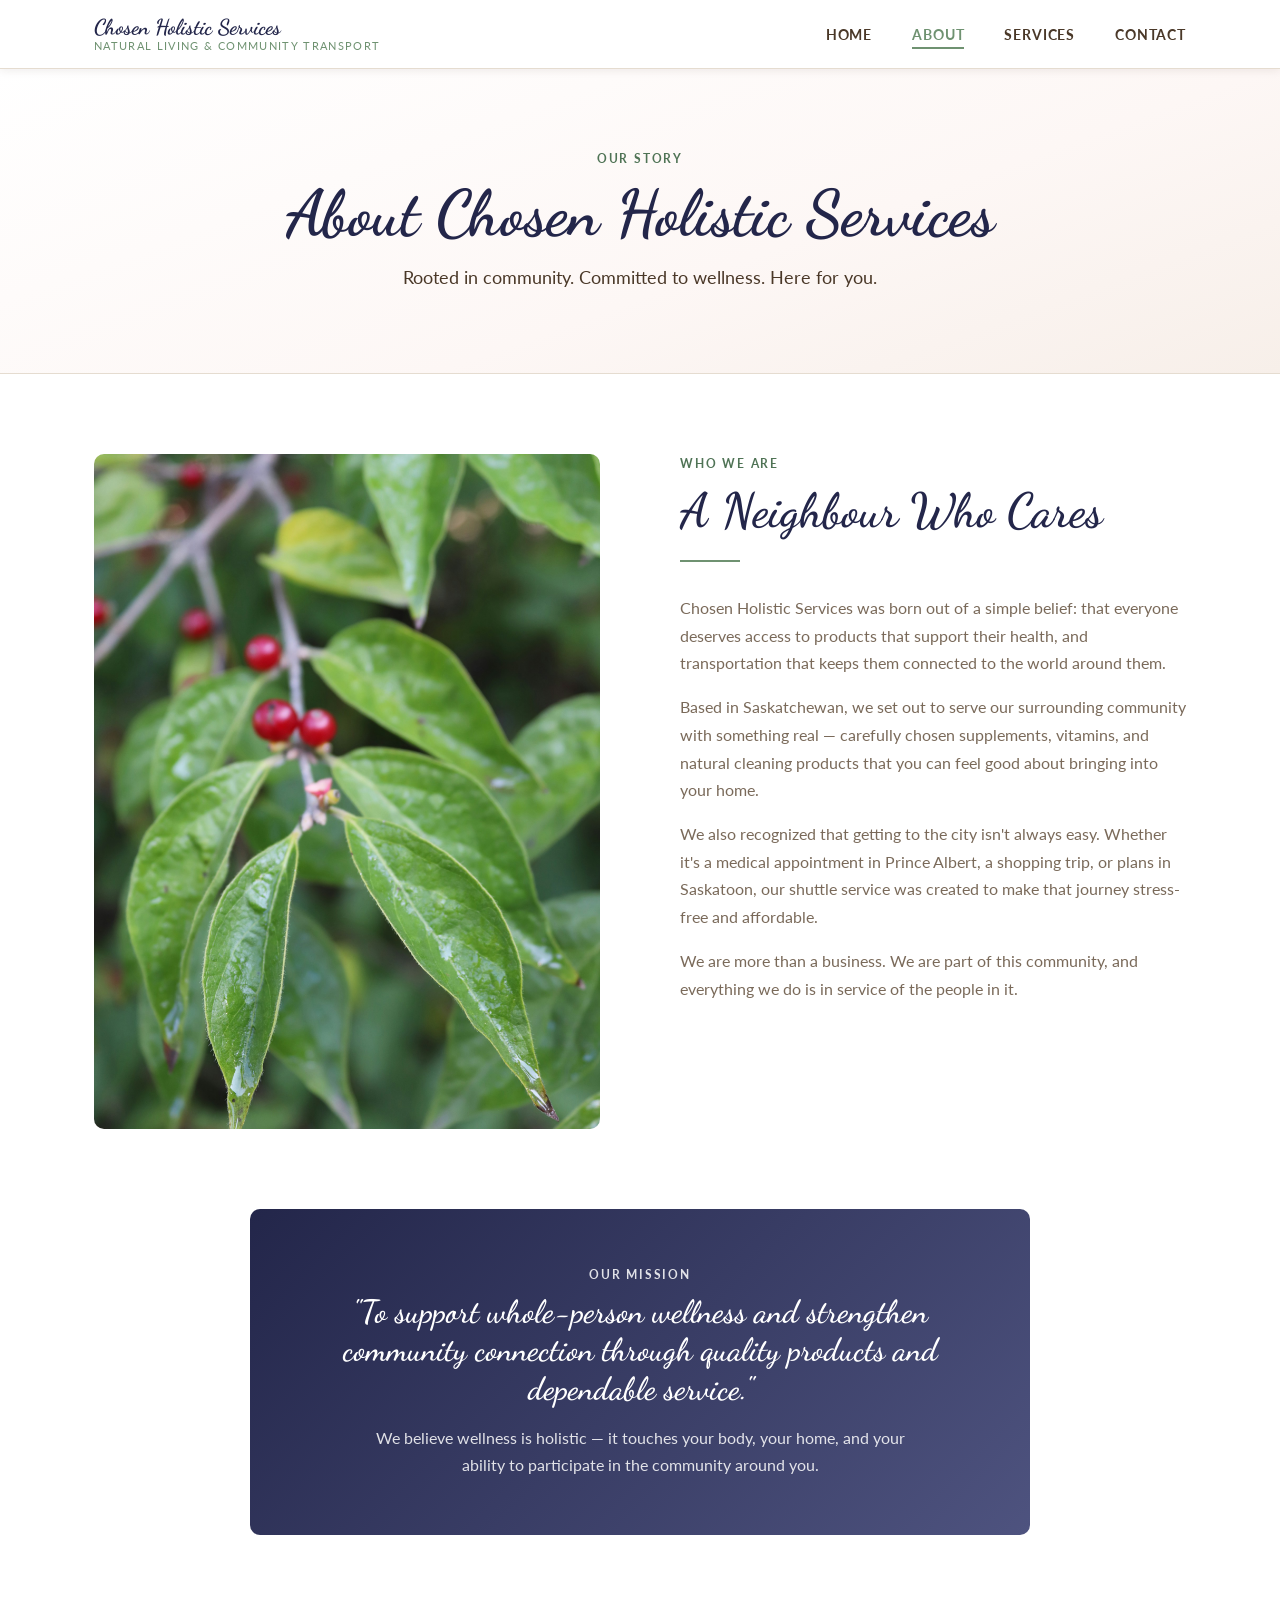
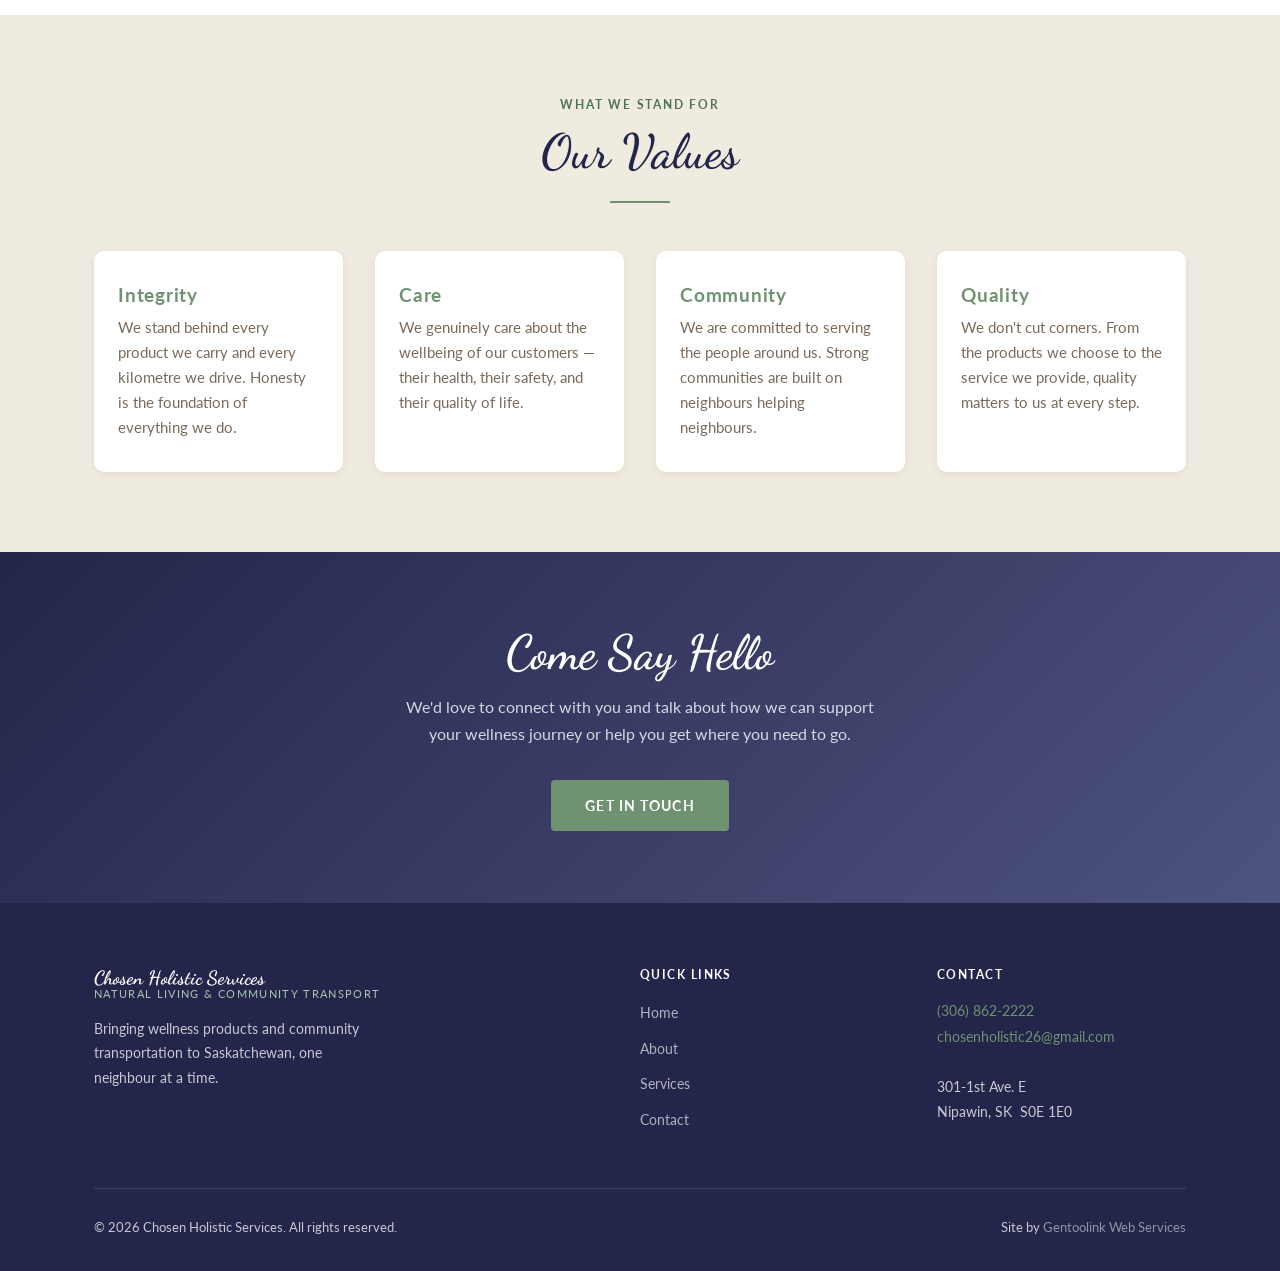
==== commit 436e30b2: "Fill the empty photo slots and steady the hero van Drop real botanicals into the two placeholder slo" ====
--- a/about.html
+++ b/about.html
@@ -50,10 +50,9 @@
       <div class="container">
         <div class="about-grid">
           <div class="about-image">
-            <div class="placeholder-art">
-              <!-- Replace with a personal photo of you or your team -->
-              <span>Your photo here —<br>owner portrait or team photo</span>
-            </div>
+            <img src="images/julia-ly-l7BDMUL26as-unsplash.jpg"
+                 alt="Rain-soaked green leaves and bright red berries on a branch"
+                 width="1920" height="2880" loading="lazy">
           </div>
           <div class="about-text">
             <span class="section-label">Who We Are</span>
--- a/css/style.css
+++ b/css/style.css
@@ -376,7 +376,11 @@
    so it no longer fights .hero-wordmark-lockup. Wheels tuck behind .hero-wave. */
 .hero-van-photo-wrap {
   position: absolute;
-  right: -2%;
+  /* Anchored to a 1400px band, not the viewport edge. A % or fixed offset here
+     would keep chasing the right edge while .hero-content stays centred, so the
+     van drifts away from the copy on wide screens. Below ~1488px this resolves
+     to the 44px that was tuned on a laptop. */
+  right: max(44px, calc((100vw - 1400px) / 2));
   bottom: 26px;                     /* sinks the wheels into the wave crest */
   width: clamp(420px, 46vw, 700px);
   z-index: 1;
@@ -395,7 +399,19 @@
   mask-image: linear-gradient(to left, #000 90%, transparent 100%);
 }
 
-@media (max-width: 1150px) {
+/* Tablet / small laptop: van still sits beside the copy, but at 46vw it would
+   land on top of it. Shrink the van and cap the text column so they clear. */
+@media (min-width: 768px) and (max-width: 1150px) {
+  .hero-van-photo-wrap {
+    width: clamp(300px, 38vw, 430px);
+    right: 1.5rem;
+    bottom: 20px;
+  }
+  .hero-content { max-width: 58%; }
+}
+
+/* Phones: no room for a two-column hero, and the van is a wide landscape shot. */
+@media (max-width: 767px) {
   .hero-van-photo-wrap { display: none; }
 }
 
@@ -498,6 +514,13 @@
   position: relative;
 }
 
+.welcome-image img {
+  width: 100%;
+  height: 100%;
+  object-fit: cover;
+  display: block;
+}
+
 .welcome-image .placeholder-art {
   width: 100%;
   height: 100%;
@@ -653,22 +676,11 @@
   overflow: hidden;
 }
 
-.about-image .placeholder-art {
+.about-image img {
   width: 100%;
   height: 100%;
-  background: linear-gradient(160deg, var(--sage-pale) 0%, var(--cream-mid) 60%, var(--navy-light) 100%);
-  display: flex;
-  align-items: center;
-  justify-content: center;
-}
-
-.about-image .placeholder-art span {
-  font-family: var(--font-sans);
-  color: var(--text-muted);
-  font-style: italic;
-  font-size: 0.9rem;
-  text-align: center;
-  padding: 1.5rem;
+  object-fit: cover;
+  display: block;
 }
 
 .about-text h2 { margin-bottom: 0.5rem; }
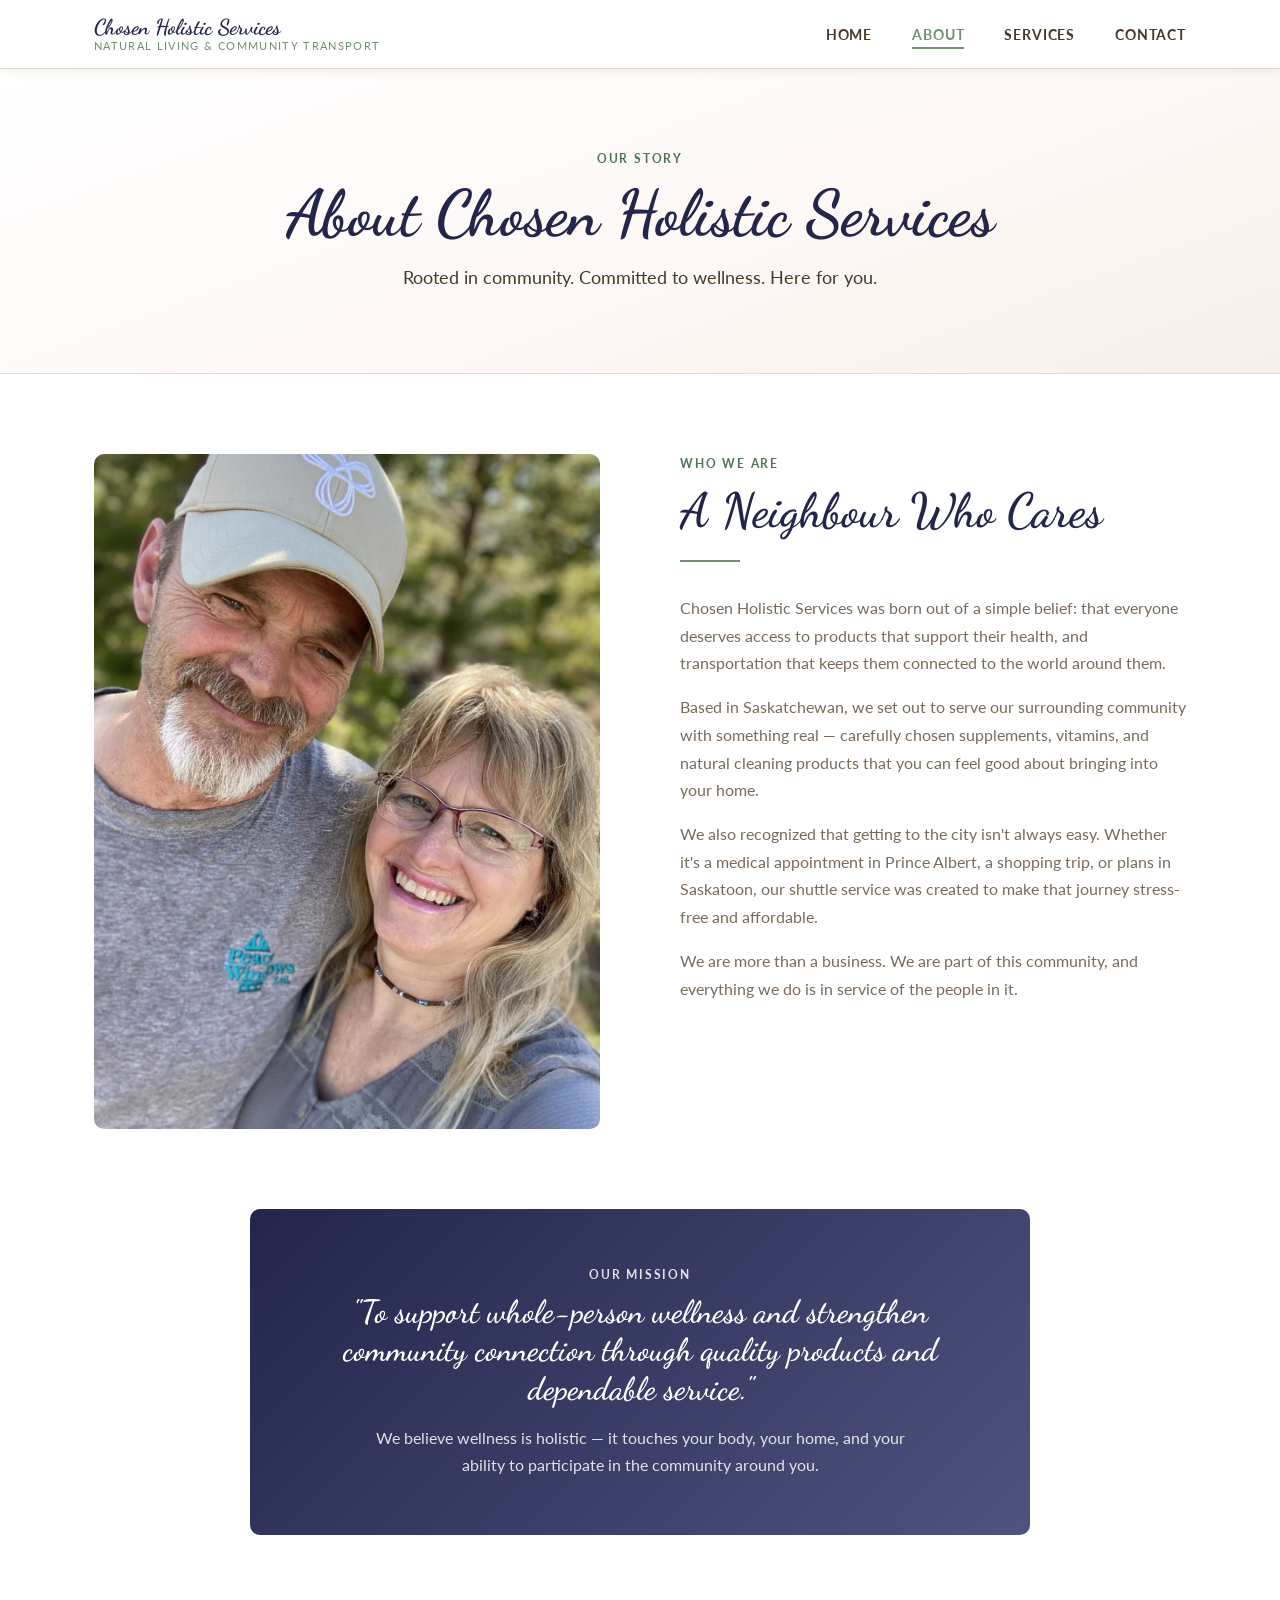
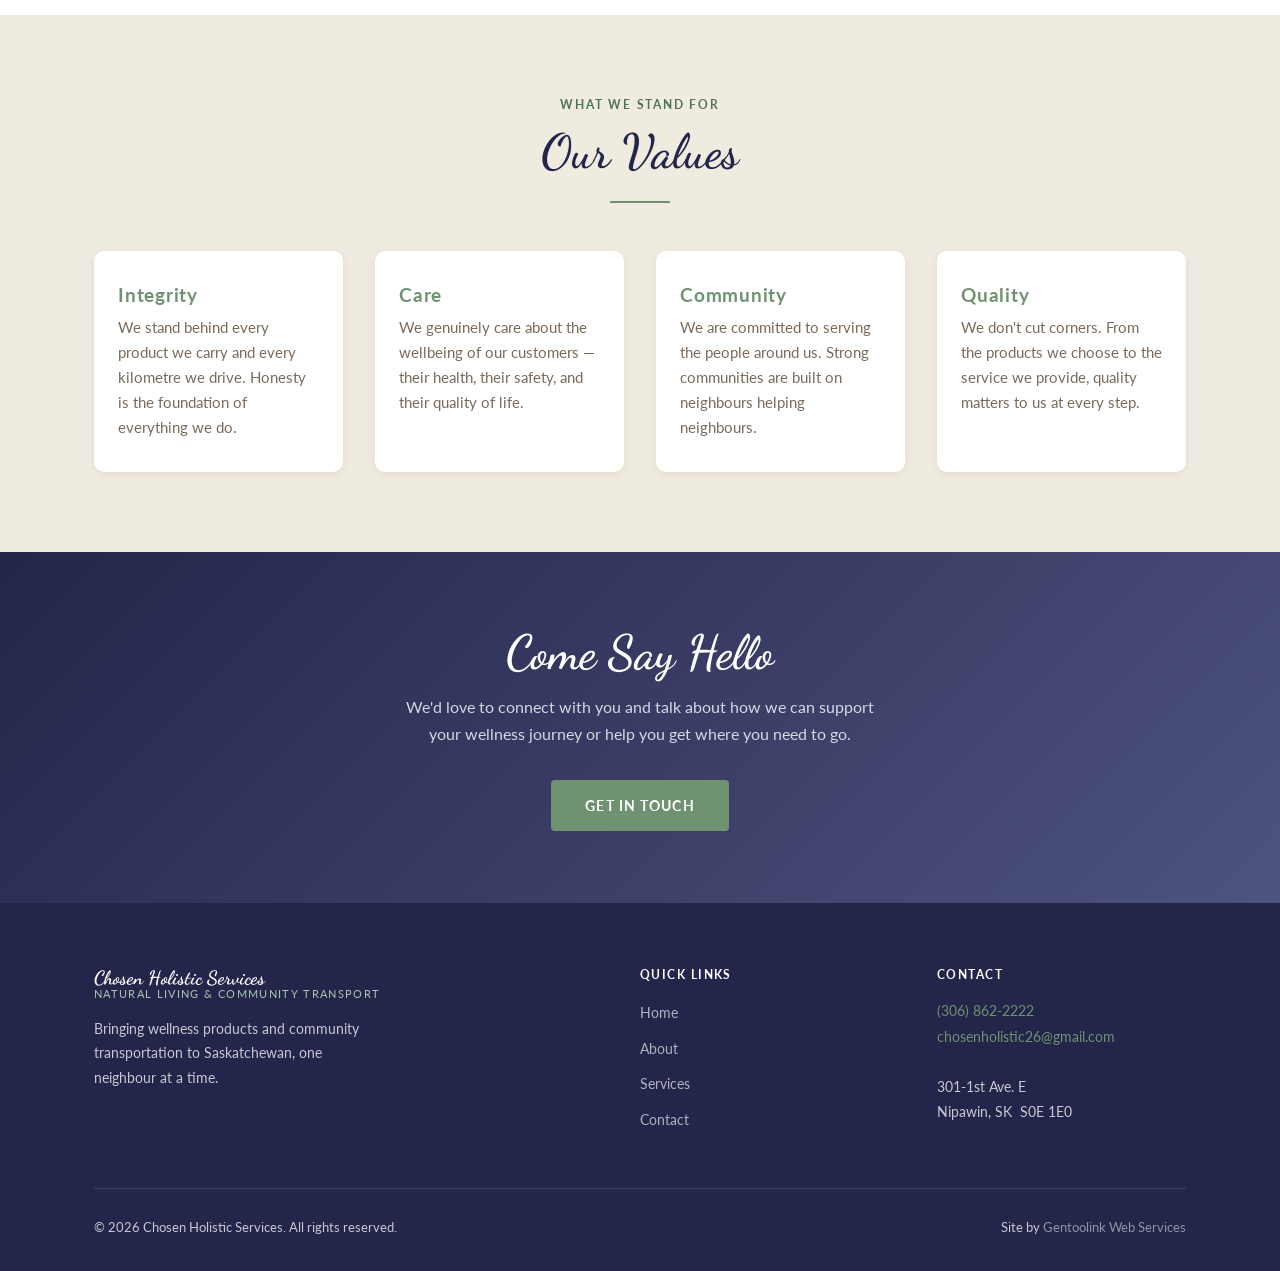
==== commit a5f38977: "Show Tim and Tammy on the About page Replace the stock plant photo in the story section with a portr" ====
--- a/about.html
+++ b/about.html
@@ -50,9 +50,9 @@
       <div class="container">
         <div class="about-grid">
           <div class="about-image">
-            <img src="images/julia-ly-l7BDMUL26as-unsplash.jpg"
-                 alt="Rain-soaked green leaves and bright red berries on a branch"
-                 width="1920" height="2880" loading="lazy">
+            <img src="images/tim-and-tammy.webp"
+                 alt="Tim and Tammy, owners of Chosen Holistic Services, smiling together outdoors"
+                 width="2316" height="3088" loading="lazy">
           </div>
           <div class="about-text">
             <span class="section-label">Who We Are</span>
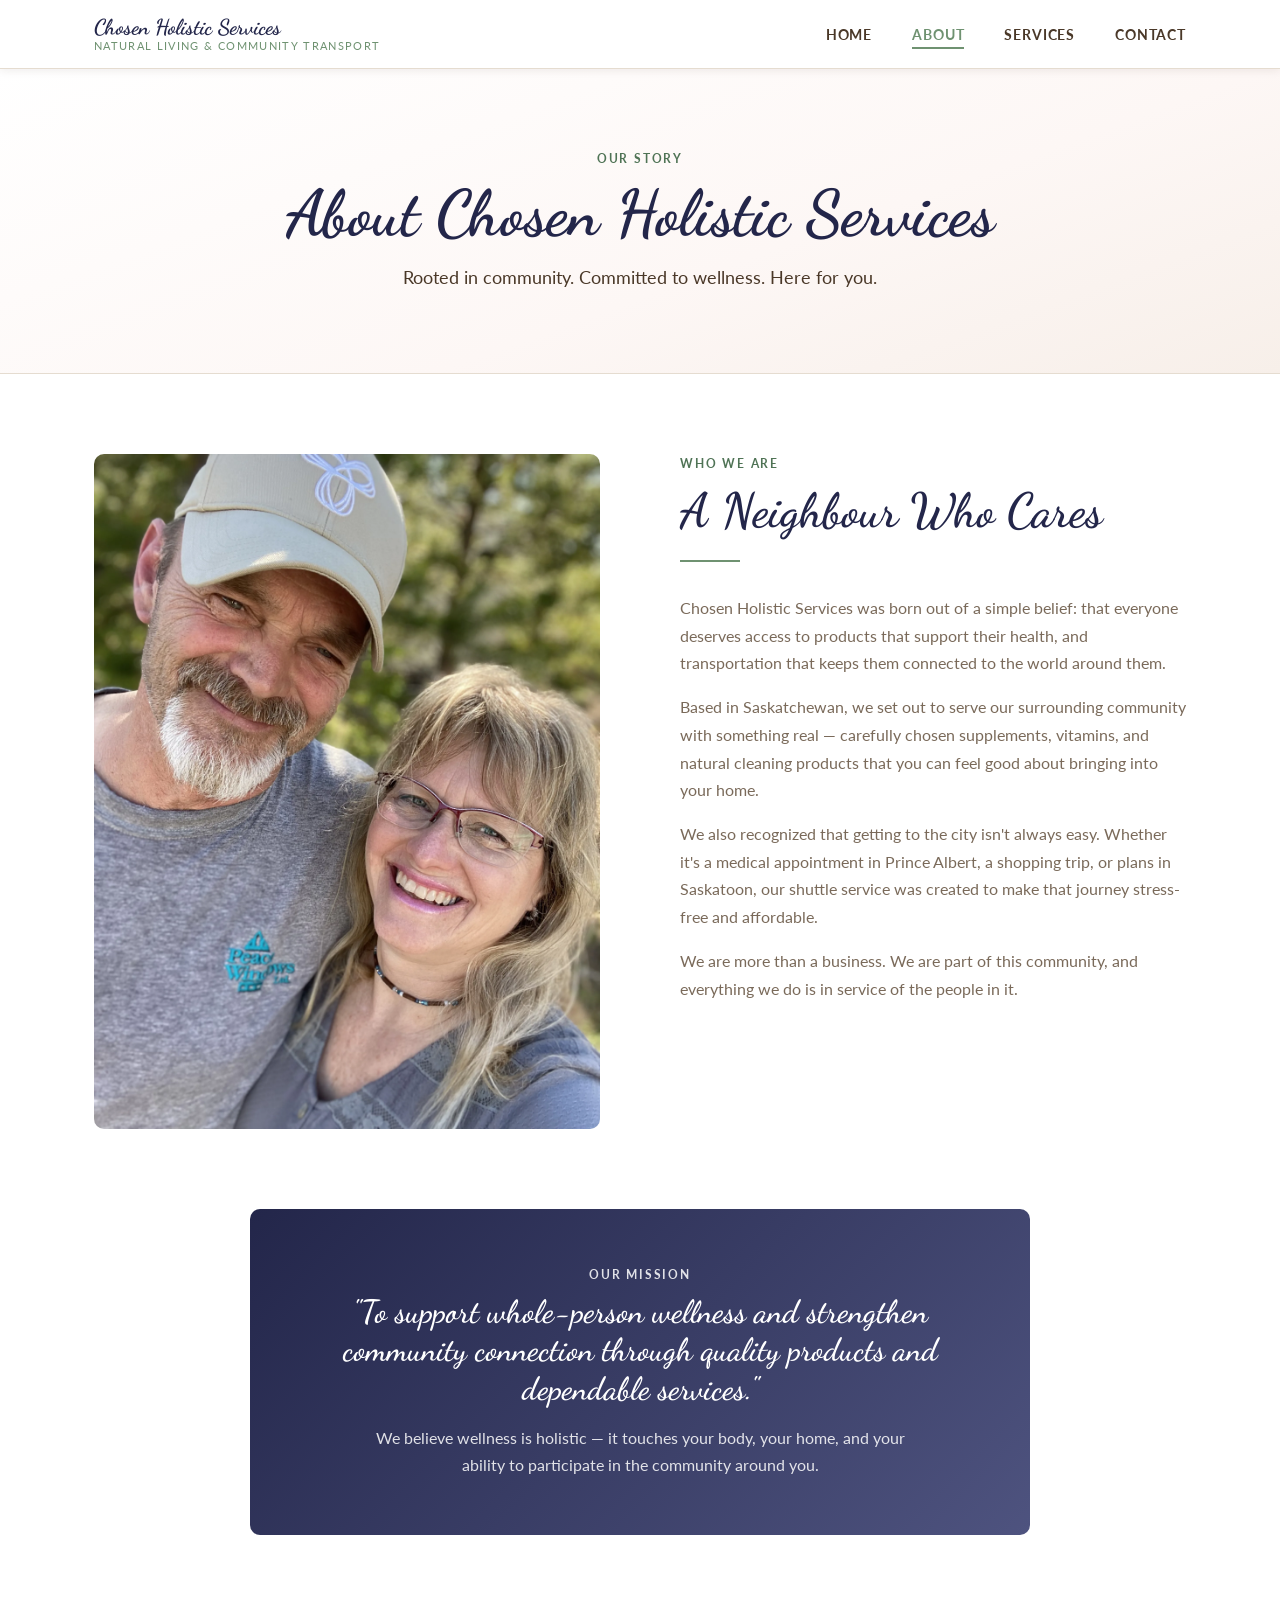
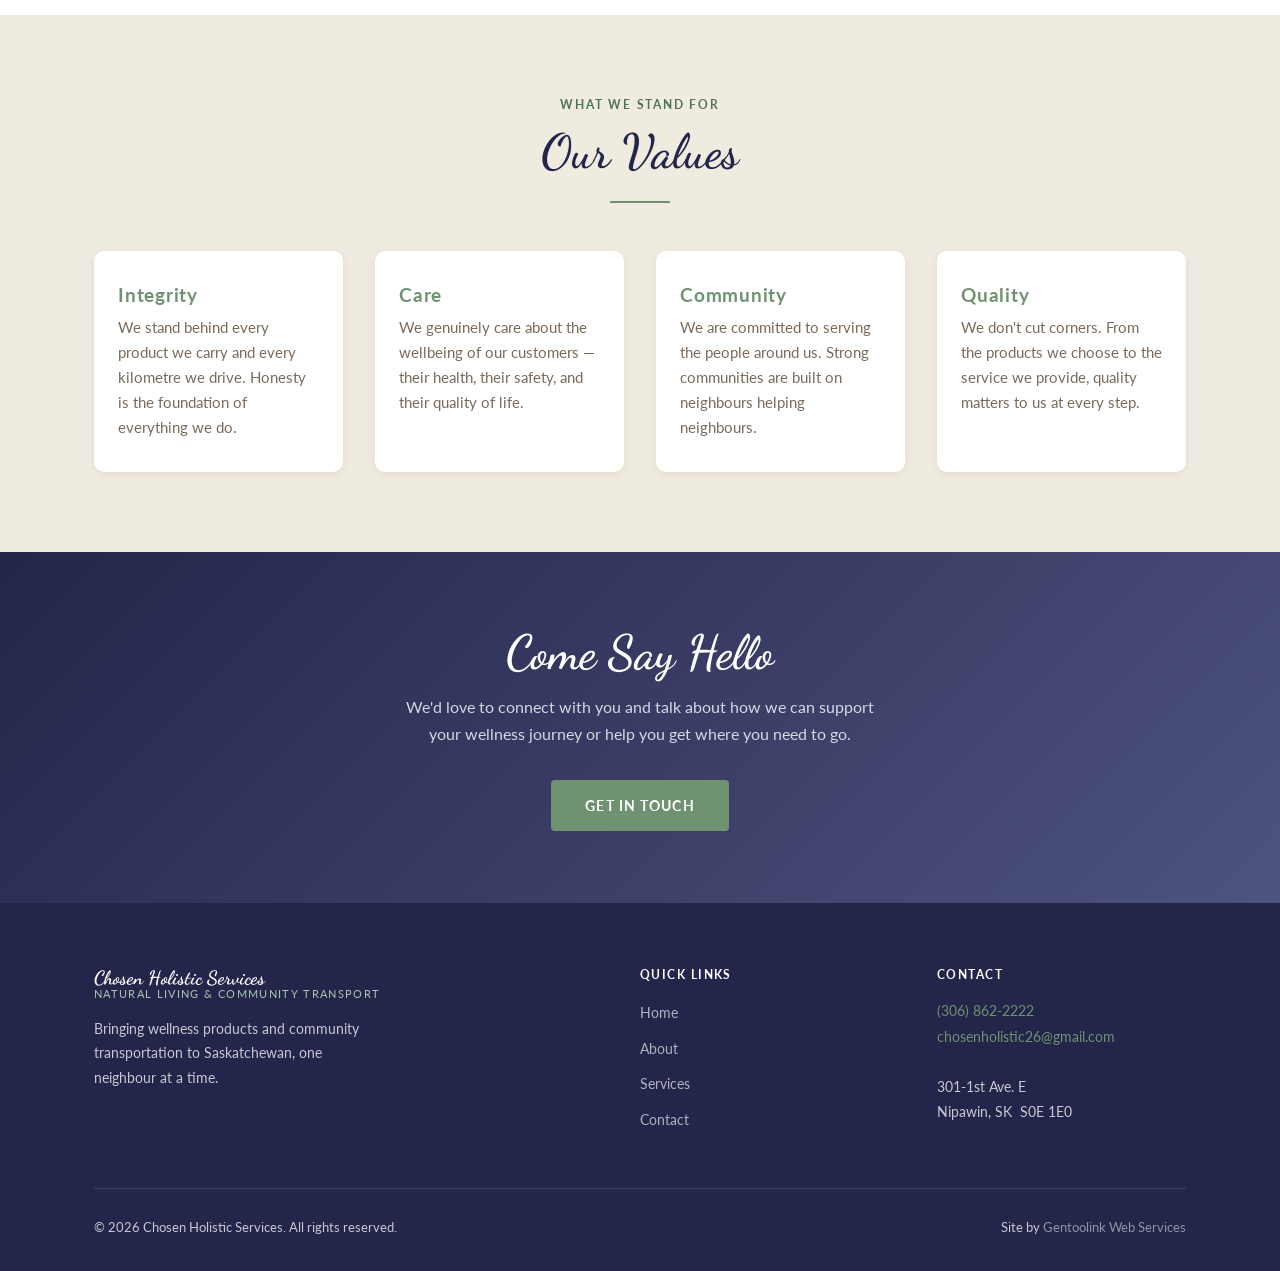
==== commit 2e9e8a98: "made service plural to services" ====
--- a/about.html
+++ b/about.html
@@ -72,7 +72,7 @@
       <div class="container">
         <div style="background: linear-gradient(135deg, var(--navy-dark) 0%, var(--navy-mid) 100%); border-radius: var(--radius-lg); padding: 3.5rem; text-align: center; max-width: 780px; margin: 0 auto;">
           <span class="section-label" style="color: rgba(255,255,255,0.85);">Our Mission</span>
-          <h2 style="color: #fff; font-size: clamp(1.4rem, 3vw, 2rem); margin-bottom: 1rem;">"To support whole-person wellness and strengthen community connection through quality products and dependable service."</h2>
+          <h2 style="color: #fff; font-size: clamp(1.4rem, 3vw, 2rem); margin-bottom: 1rem;">"To support whole-person wellness and strengthen community connection through quality products and dependable services."</h2>
           <p style="color: rgba(255,255,255,0.85); max-width: 540px; margin: 0 auto;">We believe wellness is holistic — it touches your body, your home, and your ability to participate in the community around you.</p>
         </div>
       </div>
--- a/css/style.css
+++ b/css/style.css
@@ -337,37 +337,6 @@
   opacity: 0.30;   /* sage strokes read much harder on white than on navy */
 }
 
-.hero-wordmark-lockup {
-  display: flex;
-  flex-direction: column;
-  align-items: center;
-  margin-bottom: 1.5rem;
-}
-
-.hero-crown {
-  display: block;
-  width: 40px;
-  height: auto;
-  margin: 0 0 0.85rem;
-  filter: drop-shadow(0 1px 2px rgba(35,38,74,0.18));
-}
-
-.hero-wordmark {
-  font-family: var(--font-script);
-  font-weight: 700;
-  font-size: clamp(3rem, 9vw, 5.5rem);
-  line-height: 1;
-  color: var(--navy-dark);
-  margin: 0;
-}
-
-.hero-wordmark-underline {
-  width: 100%;
-  max-width: 340px;
-  height: 14px;
-  margin-top: 0.3rem;
-}
-
 /* Van photo (background-removed cutout of the real wrapped van), shown as a real
    photograph rather than the ghost it had to be on navy. The van is mostly white,
    so on a light ground it can't be faded — at low opacity it dissolves into a
@@ -832,7 +801,7 @@
   background: var(--sage);
 }
 
-/* ── Glass & Handi-Man ──────────────────────────────────── */
+/* ── Glass & Handy-Man ──────────────────────────────────── */
 .handyman-section { background: var(--white); }
 
 .handyman-layout {
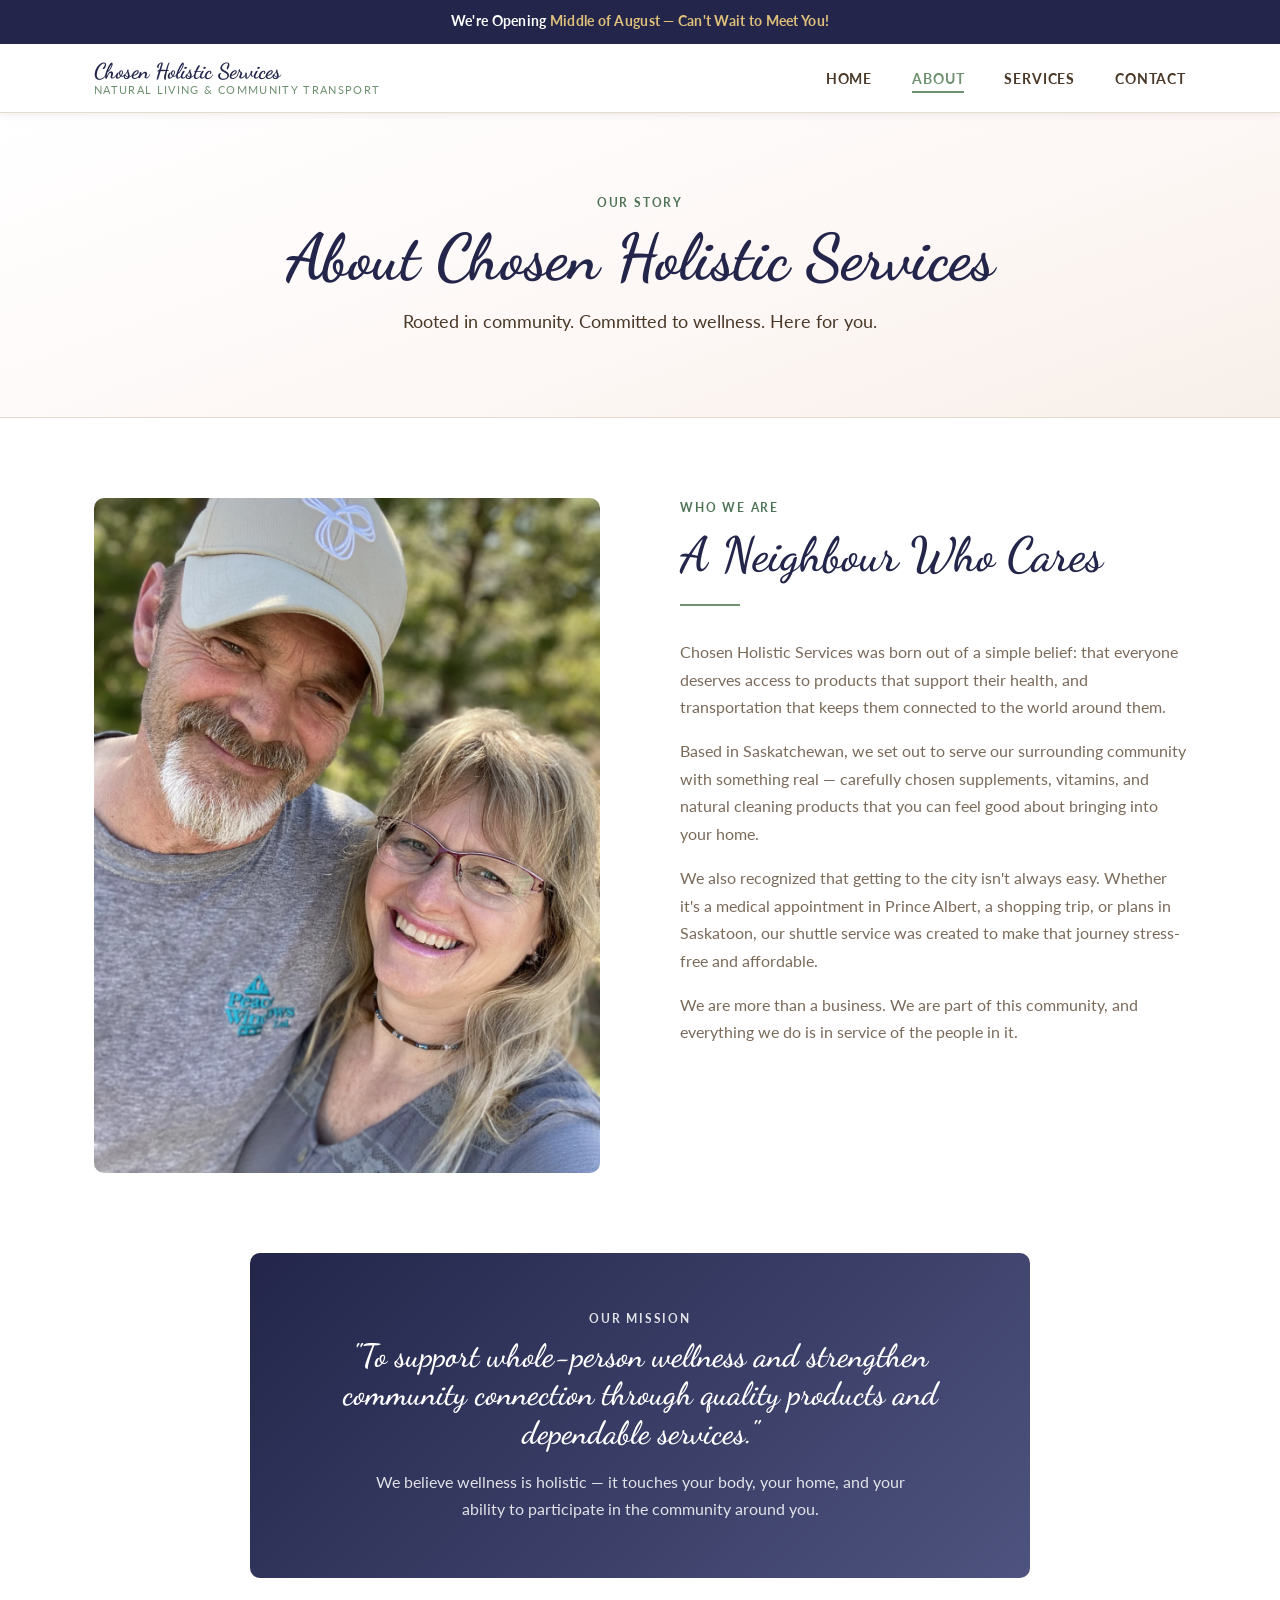
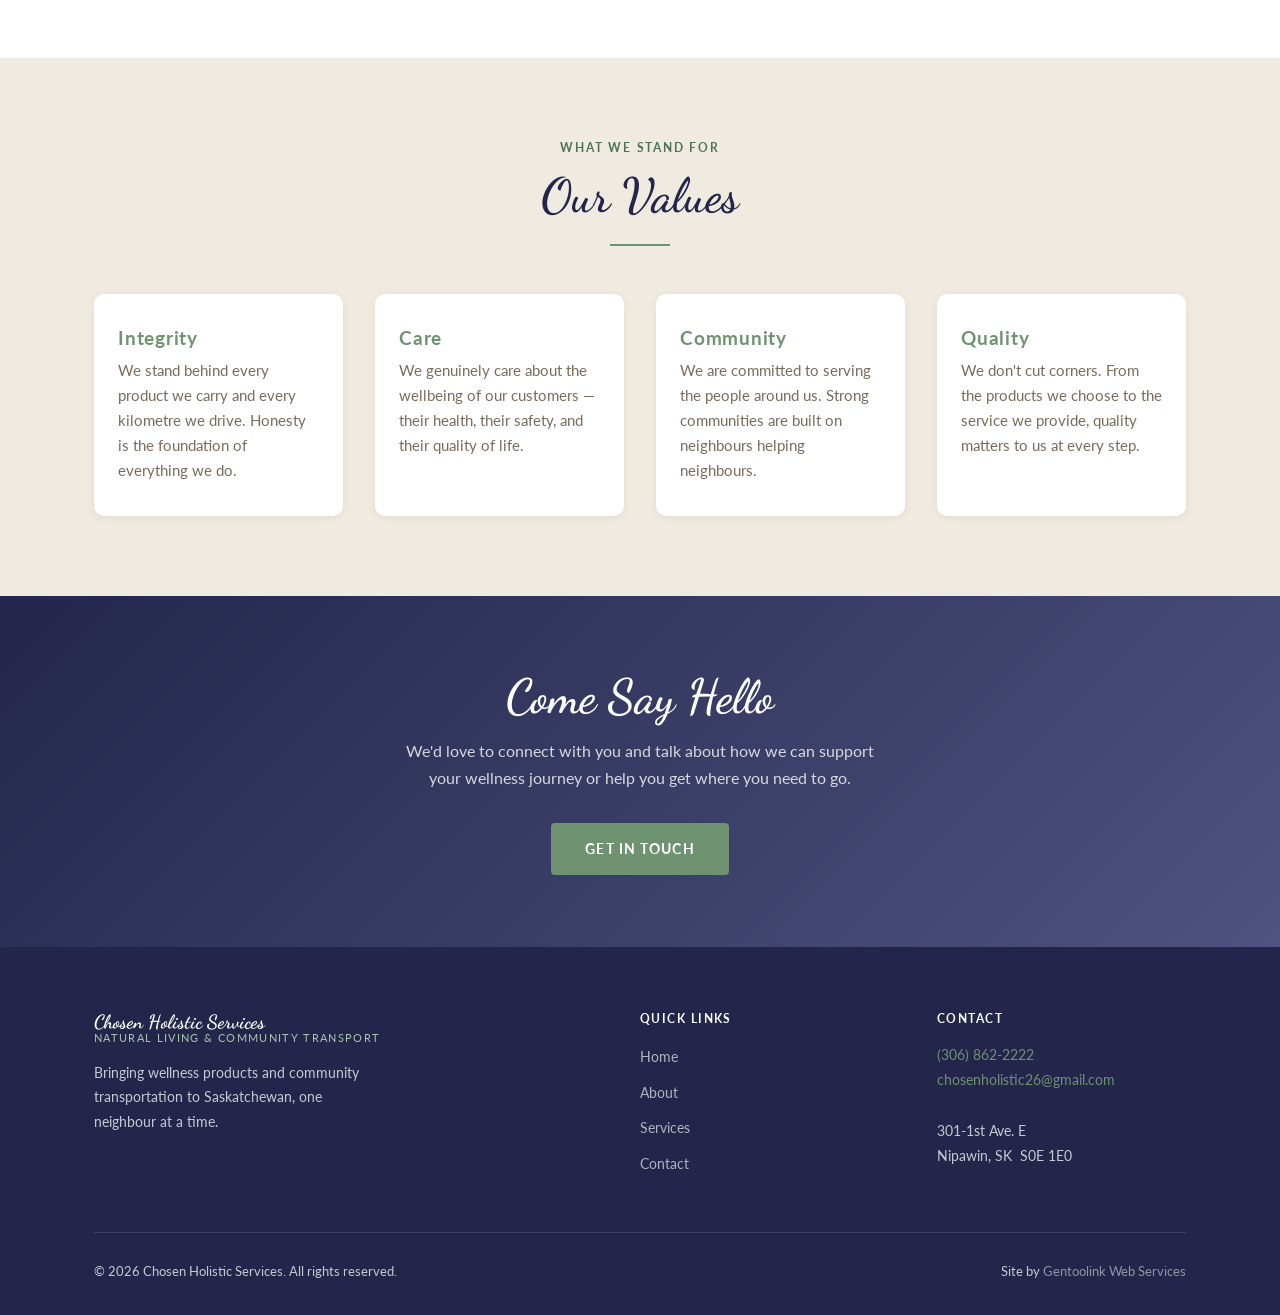
==== commit 7a1e06ed: "Add temp opening-announcement bar to all pages Site is opening middle of August; banner sits above t" ====
--- a/about.html
+++ b/about.html
@@ -8,6 +8,11 @@
   <link rel="stylesheet" href="css/style.css">
 </head>
 <body>
+
+  <!-- TEMP: opening announcement — delete this whole div (and .announcement-bar in css/style.css) after opening day -->
+  <div class="announcement-bar">
+    <strong>We're Opening</strong> Middle of August — Can't Wait to Meet You!
+  </div>
 
   <!-- ── Header ── -->
   <header class="site-header">
--- a/css/style.css
+++ b/css/style.css
@@ -171,6 +171,19 @@
   color: var(--white);
 }
 
+/* ── TEMP: Opening announcement bar — remove this whole block + markup after opening day ── */
+.announcement-bar {
+  background: var(--navy-dark);
+  color: var(--gold-light);
+  text-align: center;
+  font-family: var(--font-sans);
+  font-weight: 700;
+  font-size: 0.85rem;
+  letter-spacing: 0.02em;
+  padding: 0.65rem 1rem;
+}
+.announcement-bar strong { color: var(--white); }
+
 /* ── Header & Navigation ────────────────────────────────── */
 .site-header {
   position: sticky;
@@ -824,7 +837,7 @@
 .handyman-cta { margin: 2rem 0 3.5rem; }
 
 .handyman-highlight {
-  background: var(--cream-mid);
+  background: var(--sage-pale);
   border-radius: var(--radius-lg);
   padding: 2.5rem 2rem;
   border-top: 4px solid var(--navy-mid);
